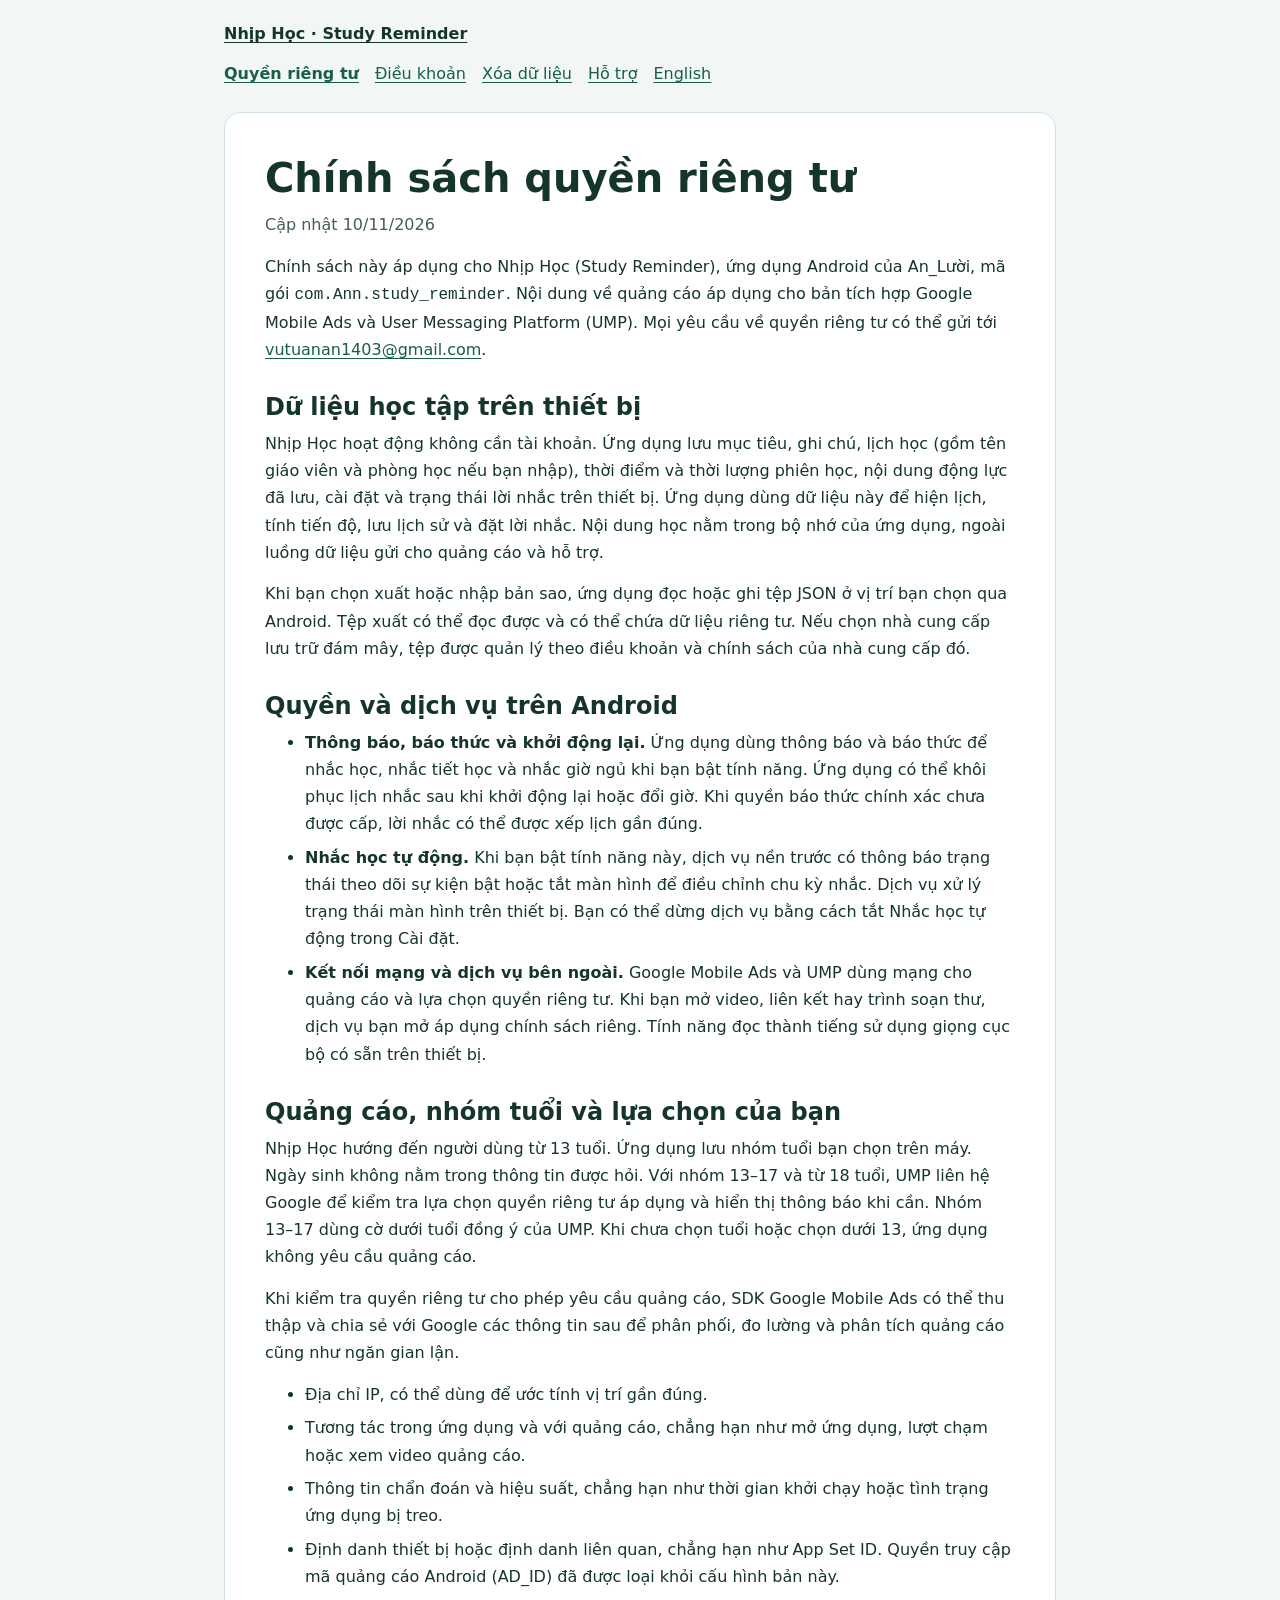
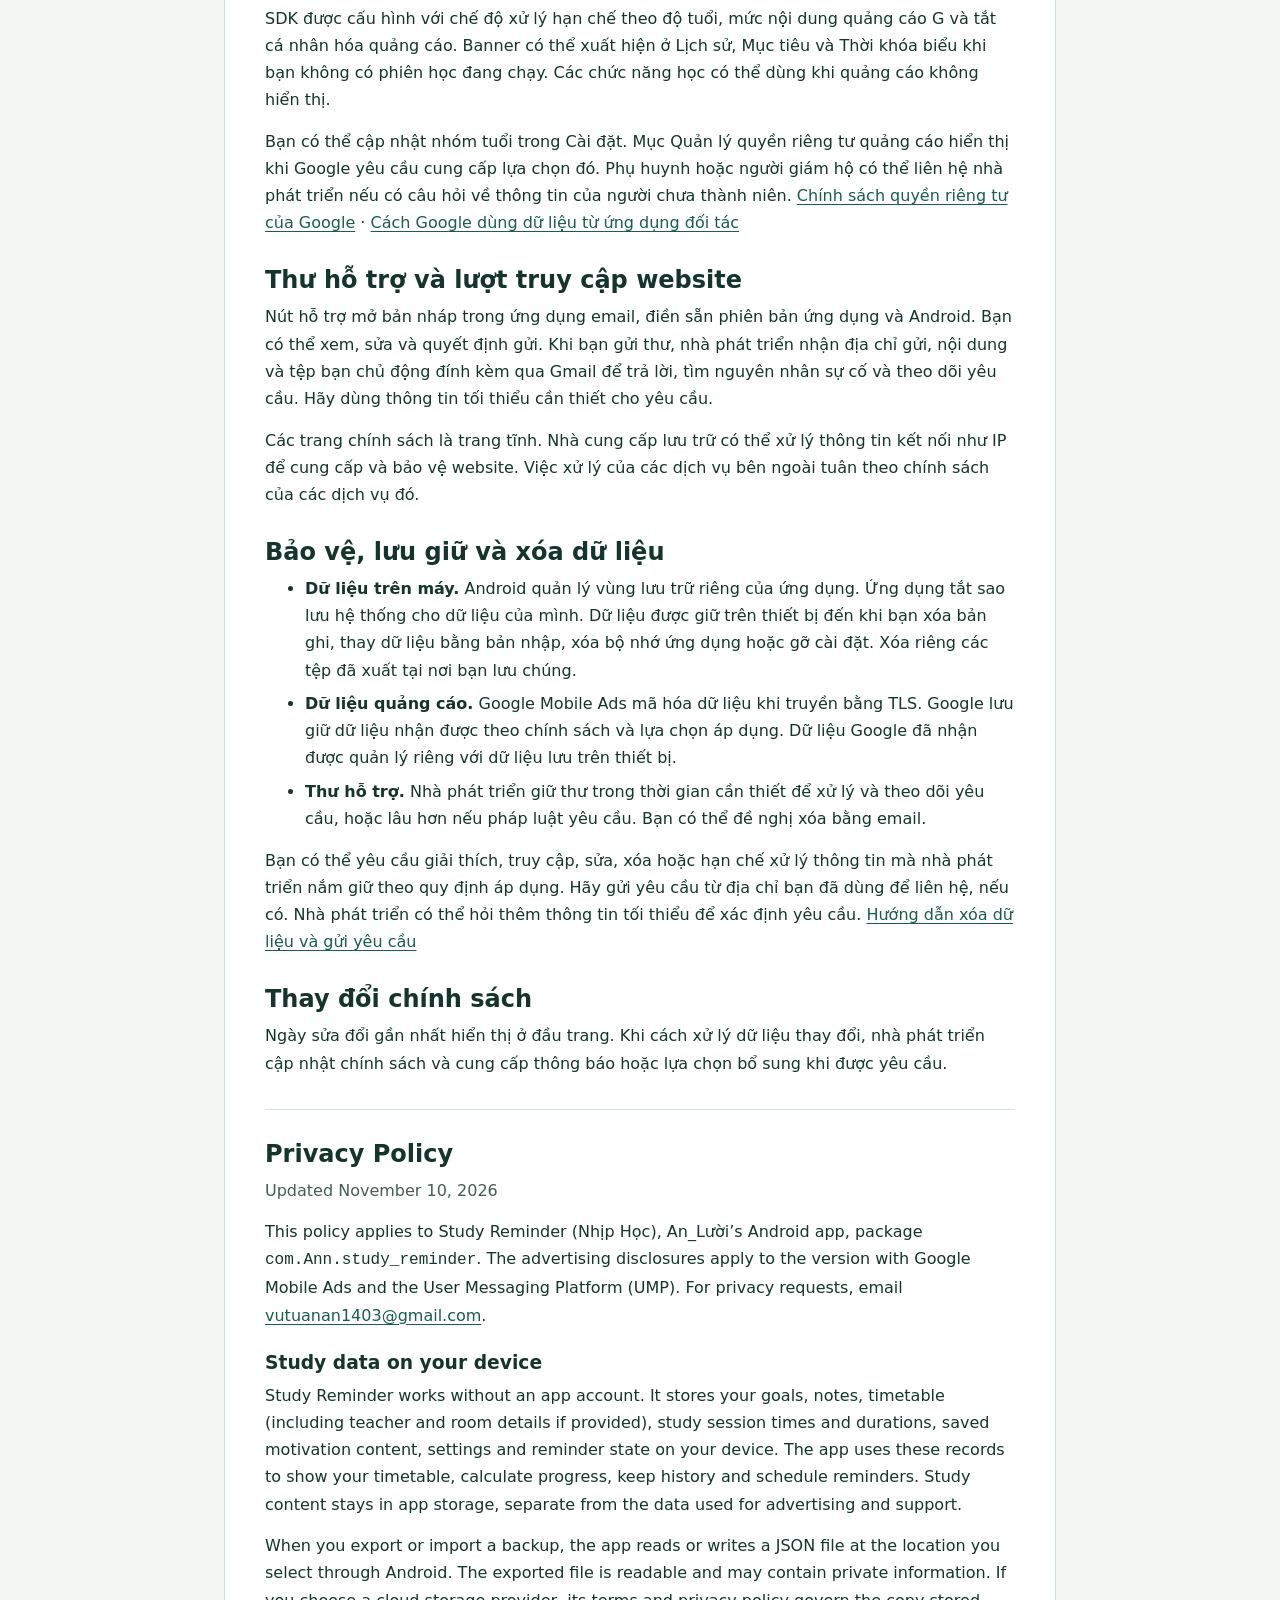
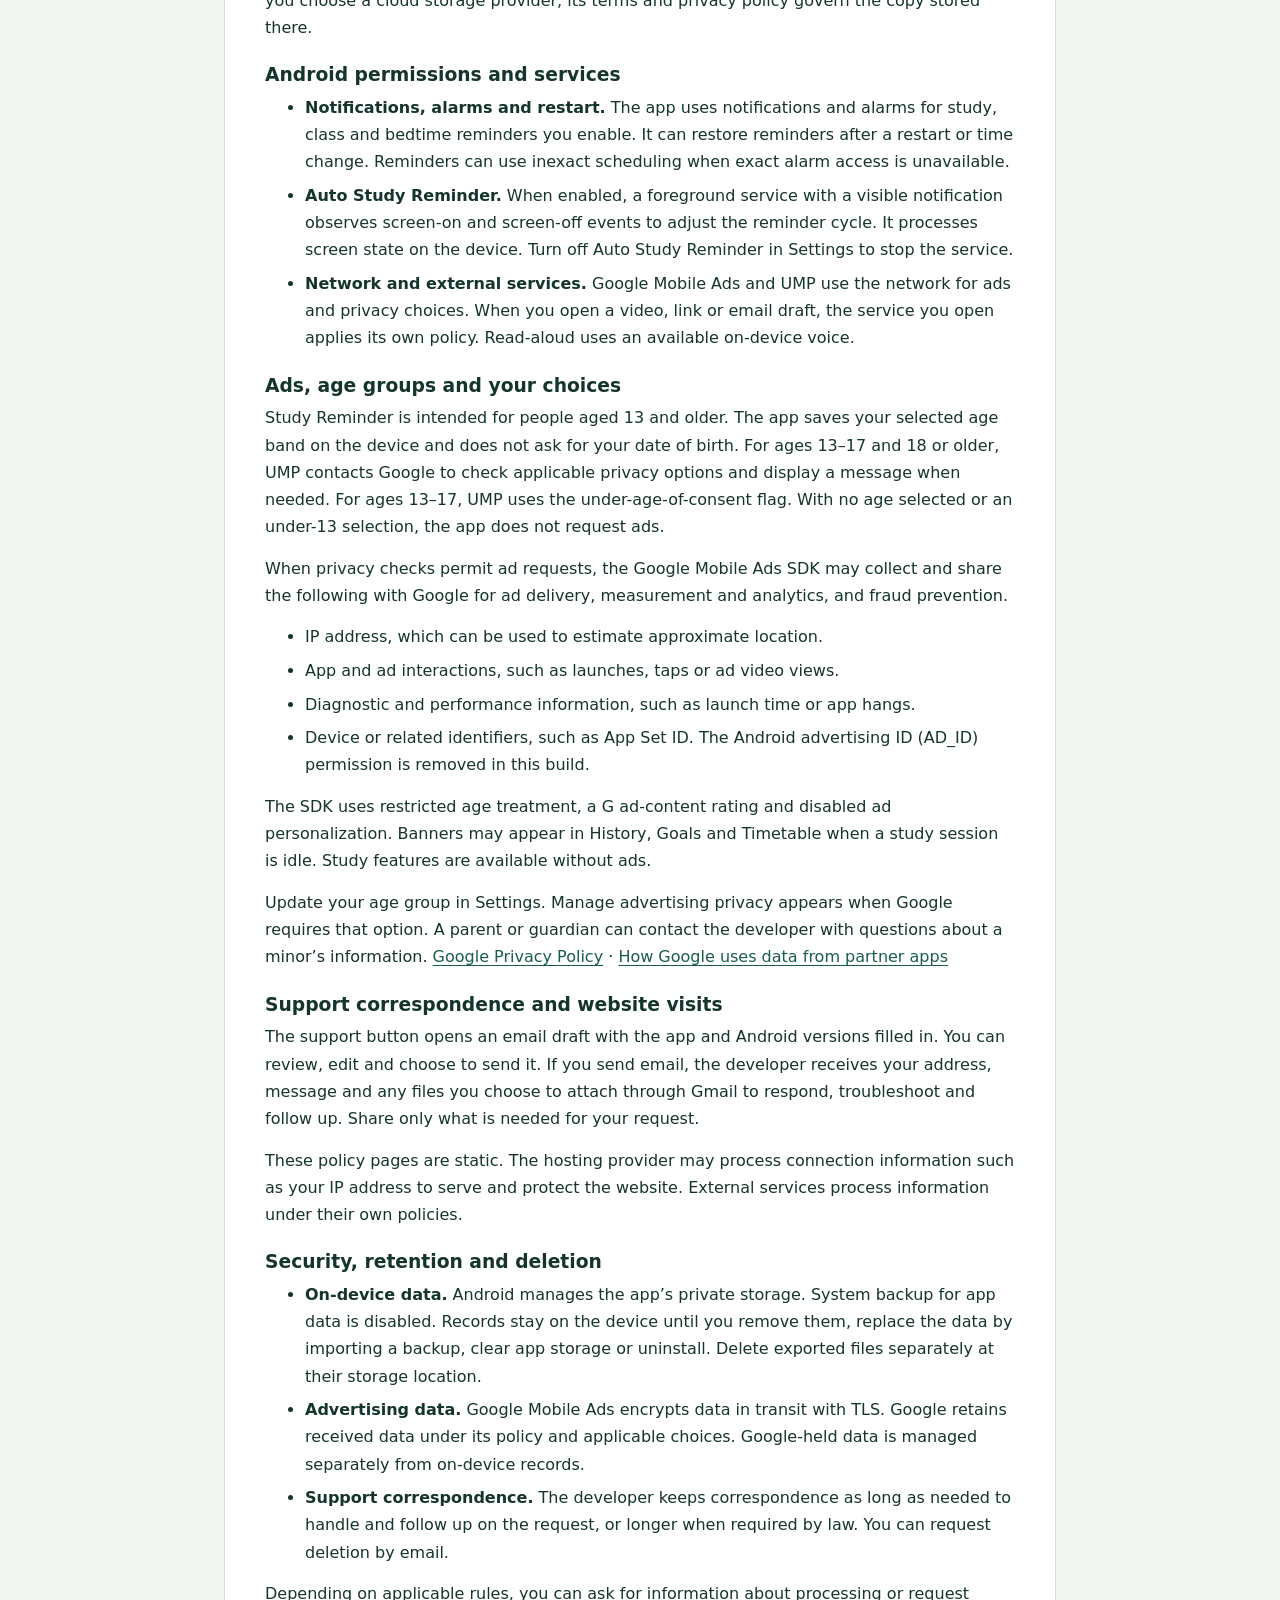
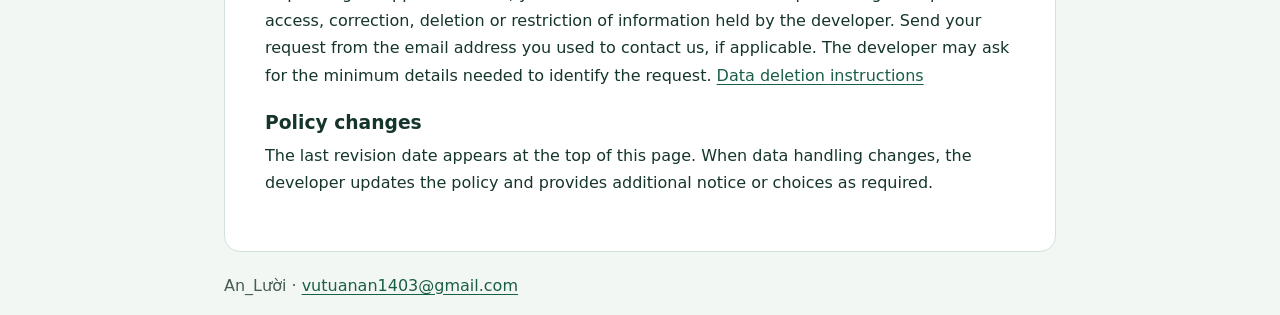
==== privacy.html @ 9c61c6aa "Publish Study Reminder policies" ====
<!doctype html>
<html lang="vi">
<head>
  <meta charset="utf-8">
  <meta name="viewport" content="width=device-width, initial-scale=1">
  <meta name="description" content="Chính sách quyền riêng tư của Nhịp Học (Study Reminder) cho bản Android có Google Mobile Ads và UMP.">
  <title>Chính sách quyền riêng tư | Nhịp Học</title>
  <link rel="stylesheet" href="policy.css">
</head>
<body>
  <a class="skip-link" href="#main">Đến nội dung</a>
  <header>
    <a class="brand" href="index.html">Nhịp Học · Study Reminder</a>
    <nav aria-label="Chính sách và hỗ trợ">
      <a href="privacy.html" aria-current="page">Quyền riêng tư</a>
      <a href="terms.html">Điều khoản</a>
      <a href="data-deletion.html">Xóa dữ liệu</a>
      <a href="support.html">Hỗ trợ</a>
      <a href="#english" lang="en">English</a>
    </nav>
  </header>
  <main id="main">
    <h1>Chính sách quyền riêng tư</h1>
    <p class="meta">Cập nhật <time datetime="2026-11-10">10/11/2026</time></p>
    <p>Chính sách này áp dụng cho Nhịp Học (Study Reminder), ứng dụng Android của An_Lười, mã gói <code>com.Ann.study_reminder</code>. Nội dung về quảng cáo áp dụng cho bản tích hợp Google Mobile Ads và User Messaging Platform (UMP). Mọi yêu cầu về quyền riêng tư có thể gửi tới <a href="mailto:vutuanan1403@gmail.com">vutuanan1403@gmail.com</a>.</p>

    <h2>Dữ liệu học tập trên thiết bị</h2>
    <p>Nhịp Học hoạt động không cần tài khoản. Ứng dụng lưu mục tiêu, ghi chú, lịch học (gồm tên giáo viên và phòng học nếu bạn nhập), thời điểm và thời lượng phiên học, nội dung động lực đã lưu, cài đặt và trạng thái lời nhắc trên thiết bị. Ứng dụng dùng dữ liệu này để hiện lịch, tính tiến độ, lưu lịch sử và đặt lời nhắc. Nội dung học nằm trong bộ nhớ của ứng dụng, ngoài luồng dữ liệu gửi cho quảng cáo và hỗ trợ.</p>
    <p>Khi bạn chọn xuất hoặc nhập bản sao, ứng dụng đọc hoặc ghi tệp JSON ở vị trí bạn chọn qua Android. Tệp xuất có thể đọc được và có thể chứa dữ liệu riêng tư. Nếu chọn nhà cung cấp lưu trữ đám mây, tệp được quản lý theo điều khoản và chính sách của nhà cung cấp đó.</p>

    <h2>Quyền và dịch vụ trên Android</h2>
    <ul>
      <li><strong>Thông báo, báo thức và khởi động lại.</strong> Ứng dụng dùng thông báo và báo thức để nhắc học, nhắc tiết học và nhắc giờ ngủ khi bạn bật tính năng. Ứng dụng có thể khôi phục lịch nhắc sau khi khởi động lại hoặc đổi giờ. Khi quyền báo thức chính xác chưa được cấp, lời nhắc có thể được xếp lịch gần đúng.</li>
      <li><strong>Nhắc học tự động.</strong> Khi bạn bật tính năng này, dịch vụ nền trước có thông báo trạng thái theo dõi sự kiện bật hoặc tắt màn hình để điều chỉnh chu kỳ nhắc. Dịch vụ xử lý trạng thái màn hình trên thiết bị. Bạn có thể dừng dịch vụ bằng cách tắt Nhắc học tự động trong Cài đặt.</li>
      <li><strong>Kết nối mạng và dịch vụ bên ngoài.</strong> Google Mobile Ads và UMP dùng mạng cho quảng cáo và lựa chọn quyền riêng tư. Khi bạn mở video, liên kết hay trình soạn thư, dịch vụ bạn mở áp dụng chính sách riêng. Tính năng đọc thành tiếng sử dụng giọng cục bộ có sẵn trên thiết bị.</li>
    </ul>

    <h2>Quảng cáo, nhóm tuổi và lựa chọn của bạn</h2>
    <p>Nhịp Học hướng đến người dùng từ 13 tuổi. Ứng dụng lưu nhóm tuổi bạn chọn trên máy. Ngày sinh không nằm trong thông tin được hỏi. Với nhóm 13–17 và từ 18 tuổi, UMP liên hệ Google để kiểm tra lựa chọn quyền riêng tư áp dụng và hiển thị thông báo khi cần. Nhóm 13–17 dùng cờ dưới tuổi đồng ý của UMP. Khi chưa chọn tuổi hoặc chọn dưới 13, ứng dụng không yêu cầu quảng cáo.</p>
    <p>Khi kiểm tra quyền riêng tư cho phép yêu cầu quảng cáo, SDK Google Mobile Ads có thể thu thập và chia sẻ với Google các thông tin sau để phân phối, đo lường và phân tích quảng cáo cũng như ngăn gian lận.</p>
    <ul>
      <li>Địa chỉ IP, có thể dùng để ước tính vị trí gần đúng.</li>
      <li>Tương tác trong ứng dụng và với quảng cáo, chẳng hạn như mở ứng dụng, lượt chạm hoặc xem video quảng cáo.</li>
      <li>Thông tin chẩn đoán và hiệu suất, chẳng hạn như thời gian khởi chạy hoặc tình trạng ứng dụng bị treo.</li>
      <li>Định danh thiết bị hoặc định danh liên quan, chẳng hạn như App Set ID. Quyền truy cập mã quảng cáo Android (AD_ID) đã được loại khỏi cấu hình bản này.</li>
    </ul>
    <p>SDK được cấu hình với chế độ xử lý hạn chế theo độ tuổi, mức nội dung quảng cáo G và tắt cá nhân hóa quảng cáo. Banner có thể xuất hiện ở Lịch sử, Mục tiêu và Thời khóa biểu khi bạn không có phiên học đang chạy. Các chức năng học có thể dùng khi quảng cáo không hiển thị.</p>
    <p>Bạn có thể cập nhật nhóm tuổi trong Cài đặt. Mục Quản lý quyền riêng tư quảng cáo hiển thị khi Google yêu cầu cung cấp lựa chọn đó. Phụ huynh hoặc người giám hộ có thể liên hệ nhà phát triển nếu có câu hỏi về thông tin của người chưa thành niên. <a href="https://policies.google.com/privacy?hl=vi">Chính sách quyền riêng tư của Google</a> · <a href="https://policies.google.com/technologies/partner-sites?hl=vi">Cách Google dùng dữ liệu từ ứng dụng đối tác</a></p>

    <h2>Thư hỗ trợ và lượt truy cập website</h2>
    <p>Nút hỗ trợ mở bản nháp trong ứng dụng email, điền sẵn phiên bản ứng dụng và Android. Bạn có thể xem, sửa và quyết định gửi. Khi bạn gửi thư, nhà phát triển nhận địa chỉ gửi, nội dung và tệp bạn chủ động đính kèm qua Gmail để trả lời, tìm nguyên nhân sự cố và theo dõi yêu cầu. Hãy dùng thông tin tối thiểu cần thiết cho yêu cầu.</p>
    <p>Các trang chính sách là trang tĩnh. Nhà cung cấp lưu trữ có thể xử lý thông tin kết nối như IP để cung cấp và bảo vệ website. Việc xử lý của các dịch vụ bên ngoài tuân theo chính sách của các dịch vụ đó.</p>

    <h2>Bảo vệ, lưu giữ và xóa dữ liệu</h2>
    <ul>
      <li><strong>Dữ liệu trên máy.</strong> Android quản lý vùng lưu trữ riêng của ứng dụng. Ứng dụng tắt sao lưu hệ thống cho dữ liệu của mình. Dữ liệu được giữ trên thiết bị đến khi bạn xóa bản ghi, thay dữ liệu bằng bản nhập, xóa bộ nhớ ứng dụng hoặc gỡ cài đặt. Xóa riêng các tệp đã xuất tại nơi bạn lưu chúng.</li>
      <li><strong>Dữ liệu quảng cáo.</strong> Google Mobile Ads mã hóa dữ liệu khi truyền bằng TLS. Google lưu giữ dữ liệu nhận được theo chính sách và lựa chọn áp dụng. Dữ liệu Google đã nhận được quản lý riêng với dữ liệu lưu trên thiết bị.</li>
      <li><strong>Thư hỗ trợ.</strong> Nhà phát triển giữ thư trong thời gian cần thiết để xử lý và theo dõi yêu cầu, hoặc lâu hơn nếu pháp luật yêu cầu. Bạn có thể đề nghị xóa bằng email.</li>
    </ul>
    <p>Bạn có thể yêu cầu giải thích, truy cập, sửa, xóa hoặc hạn chế xử lý thông tin mà nhà phát triển nắm giữ theo quy định áp dụng. Hãy gửi yêu cầu từ địa chỉ bạn đã dùng để liên hệ, nếu có. Nhà phát triển có thể hỏi thêm thông tin tối thiểu để xác định yêu cầu. <a href="data-deletion.html">Hướng dẫn xóa dữ liệu và gửi yêu cầu</a></p>

    <h2>Thay đổi chính sách</h2>
    <p>Ngày sửa đổi gần nhất hiển thị ở đầu trang. Khi cách xử lý dữ liệu thay đổi, nhà phát triển cập nhật chính sách và cung cấp thông báo hoặc lựa chọn bổ sung khi được yêu cầu.</p>

    <section class="translation" lang="en" aria-labelledby="english">
      <h2 id="english">Privacy Policy</h2>
      <p class="meta">Updated <time datetime="2026-11-10">November 10, 2026</time></p>
      <p>This policy applies to Study Reminder (Nhịp Học), An_Lười’s Android app, package <code>com.Ann.study_reminder</code>. The advertising disclosures apply to the version with Google Mobile Ads and the User Messaging Platform (UMP). For privacy requests, email <a href="mailto:vutuanan1403@gmail.com">vutuanan1403@gmail.com</a>.</p>

      <h3>Study data on your device</h3>
      <p>Study Reminder works without an app account. It stores your goals, notes, timetable (including teacher and room details if provided), study session times and durations, saved motivation content, settings and reminder state on your device. The app uses these records to show your timetable, calculate progress, keep history and schedule reminders. Study content stays in app storage, separate from the data used for advertising and support.</p>
      <p>When you export or import a backup, the app reads or writes a JSON file at the location you select through Android. The exported file is readable and may contain private information. If you choose a cloud storage provider, its terms and privacy policy govern the copy stored there.</p>

      <h3>Android permissions and services</h3>
      <ul>
        <li><strong>Notifications, alarms and restart.</strong> The app uses notifications and alarms for study, class and bedtime reminders you enable. It can restore reminders after a restart or time change. Reminders can use inexact scheduling when exact alarm access is unavailable.</li>
        <li><strong>Auto Study Reminder.</strong> When enabled, a foreground service with a visible notification observes screen-on and screen-off events to adjust the reminder cycle. It processes screen state on the device. Turn off Auto Study Reminder in Settings to stop the service.</li>
        <li><strong>Network and external services.</strong> Google Mobile Ads and UMP use the network for ads and privacy choices. When you open a video, link or email draft, the service you open applies its own policy. Read-aloud uses an available on-device voice.</li>
      </ul>

      <h3>Ads, age groups and your choices</h3>
      <p>Study Reminder is intended for people aged 13 and older. The app saves your selected age band on the device and does not ask for your date of birth. For ages 13–17 and 18 or older, UMP contacts Google to check applicable privacy options and display a message when needed. For ages 13–17, UMP uses the under-age-of-consent flag. With no age selected or an under-13 selection, the app does not request ads.</p>
      <p>When privacy checks permit ad requests, the Google Mobile Ads SDK may collect and share the following with Google for ad delivery, measurement and analytics, and fraud prevention.</p>
      <ul>
        <li>IP address, which can be used to estimate approximate location.</li>
        <li>App and ad interactions, such as launches, taps or ad video views.</li>
        <li>Diagnostic and performance information, such as launch time or app hangs.</li>
        <li>Device or related identifiers, such as App Set ID. The Android advertising ID (AD_ID) permission is removed in this build.</li>
      </ul>
      <p>The SDK uses restricted age treatment, a G ad-content rating and disabled ad personalization. Banners may appear in History, Goals and Timetable when a study session is idle. Study features are available without ads.</p>
      <p>Update your age group in Settings. Manage advertising privacy appears when Google requires that option. A parent or guardian can contact the developer with questions about a minor’s information. <a href="https://policies.google.com/privacy?hl=en">Google Privacy Policy</a> · <a href="https://policies.google.com/technologies/partner-sites?hl=en">How Google uses data from partner apps</a></p>

      <h3>Support correspondence and website visits</h3>
      <p>The support button opens an email draft with the app and Android versions filled in. You can review, edit and choose to send it. If you send email, the developer receives your address, message and any files you choose to attach through Gmail to respond, troubleshoot and follow up. Share only what is needed for your request.</p>
      <p>These policy pages are static. The hosting provider may process connection information such as your IP address to serve and protect the website. External services process information under their own policies.</p>

      <h3>Security, retention and deletion</h3>
      <ul>
        <li><strong>On-device data.</strong> Android manages the app’s private storage. System backup for app data is disabled. Records stay on the device until you remove them, replace the data by importing a backup, clear app storage or uninstall. Delete exported files separately at their storage location.</li>
        <li><strong>Advertising data.</strong> Google Mobile Ads encrypts data in transit with TLS. Google retains received data under its policy and applicable choices. Google-held data is managed separately from on-device records.</li>
        <li><strong>Support correspondence.</strong> The developer keeps correspondence as long as needed to handle and follow up on the request, or longer when required by law. You can request deletion by email.</li>
      </ul>
      <p>Depending on applicable rules, you can ask for information about processing or request access, correction, deletion or restriction of information held by the developer. Send your request from the email address you used to contact us, if applicable. The developer may ask for the minimum details needed to identify the request. <a href="data-deletion.html#english">Data deletion instructions</a></p>

      <h3>Policy changes</h3>
      <p>The last revision date appears at the top of this page. When data handling changes, the developer updates the policy and provides additional notice or choices as required.</p>
    </section>
  </main>
  <footer>An_Lười · <a href="mailto:vutuanan1403@gmail.com">vutuanan1403@gmail.com</a></footer>
</body>
</html>
---- policy.css ----
:root {
  color-scheme: light dark;
  --page: #f3f7f4;
  --paper: #fff;
  --ink: #15352c;
  --muted: #455d53;
  --accent: #195e46;
  --line: #d1e2d8;
}

* { box-sizing: border-box; }

body {
  margin: 0;
  background: var(--page);
  color: var(--ink);
  font: 1rem/1.7 system-ui, sans-serif;
  overflow-wrap: anywhere;
}

header, main, footer {
  width: min(100% - 2rem, 52rem);
  margin-inline: auto;
}

header, footer { padding-block: 1.25rem; }

.brand {
  color: var(--ink);
  font-weight: 700;
}

nav {
  display: flex;
  flex-wrap: wrap;
  gap: 0.35rem 1rem;
  margin-top: 0.5rem;
}

nav a { padding-block: 0.3rem; }

nav [aria-current="page"] { font-weight: 700; }

main {
  background: var(--paper);
  border: 1px solid var(--line);
  border-radius: 1rem;
  padding: clamp(1.1rem, 4vw, 2.5rem);
}

h1, h2, h3 { line-height: 1.25; }

h1 {
  font-size: clamp(1.75rem, 5vw, 2.5rem);
  margin: 0 0 0.5rem;
}

h2 { margin: 1.8rem 0 0.5rem; }

h3 { margin: 1.4rem 0 0.45rem; }

p, ul, ol { margin: 0 0 0.9rem; }

li + li { margin-top: 0.4rem; }

a {
  color: var(--accent);
  text-underline-offset: 0.18em;
}

:focus-visible { outline: 2px solid var(--accent); outline-offset: 4px; }

.meta, footer { color: var(--muted); }

.translation {
  border-top: 1px solid var(--line);
  margin-top: 2rem;
}

.skip-link {
  position: absolute;
  left: 1rem;
  top: 0.5rem;
  padding: 0.5rem;
  background: var(--paper);
  transform: translateY(-150%);
}

.skip-link:focus { transform: translateY(0); }

@media (prefers-color-scheme: dark) {
  :root {
    --page: #10251f;
    --paper: #19352b;
    --ink: #eef8f2;
    --muted: #c1d4c9;
    --accent: #a1e0bf;
    --line: #416356;
  }
}
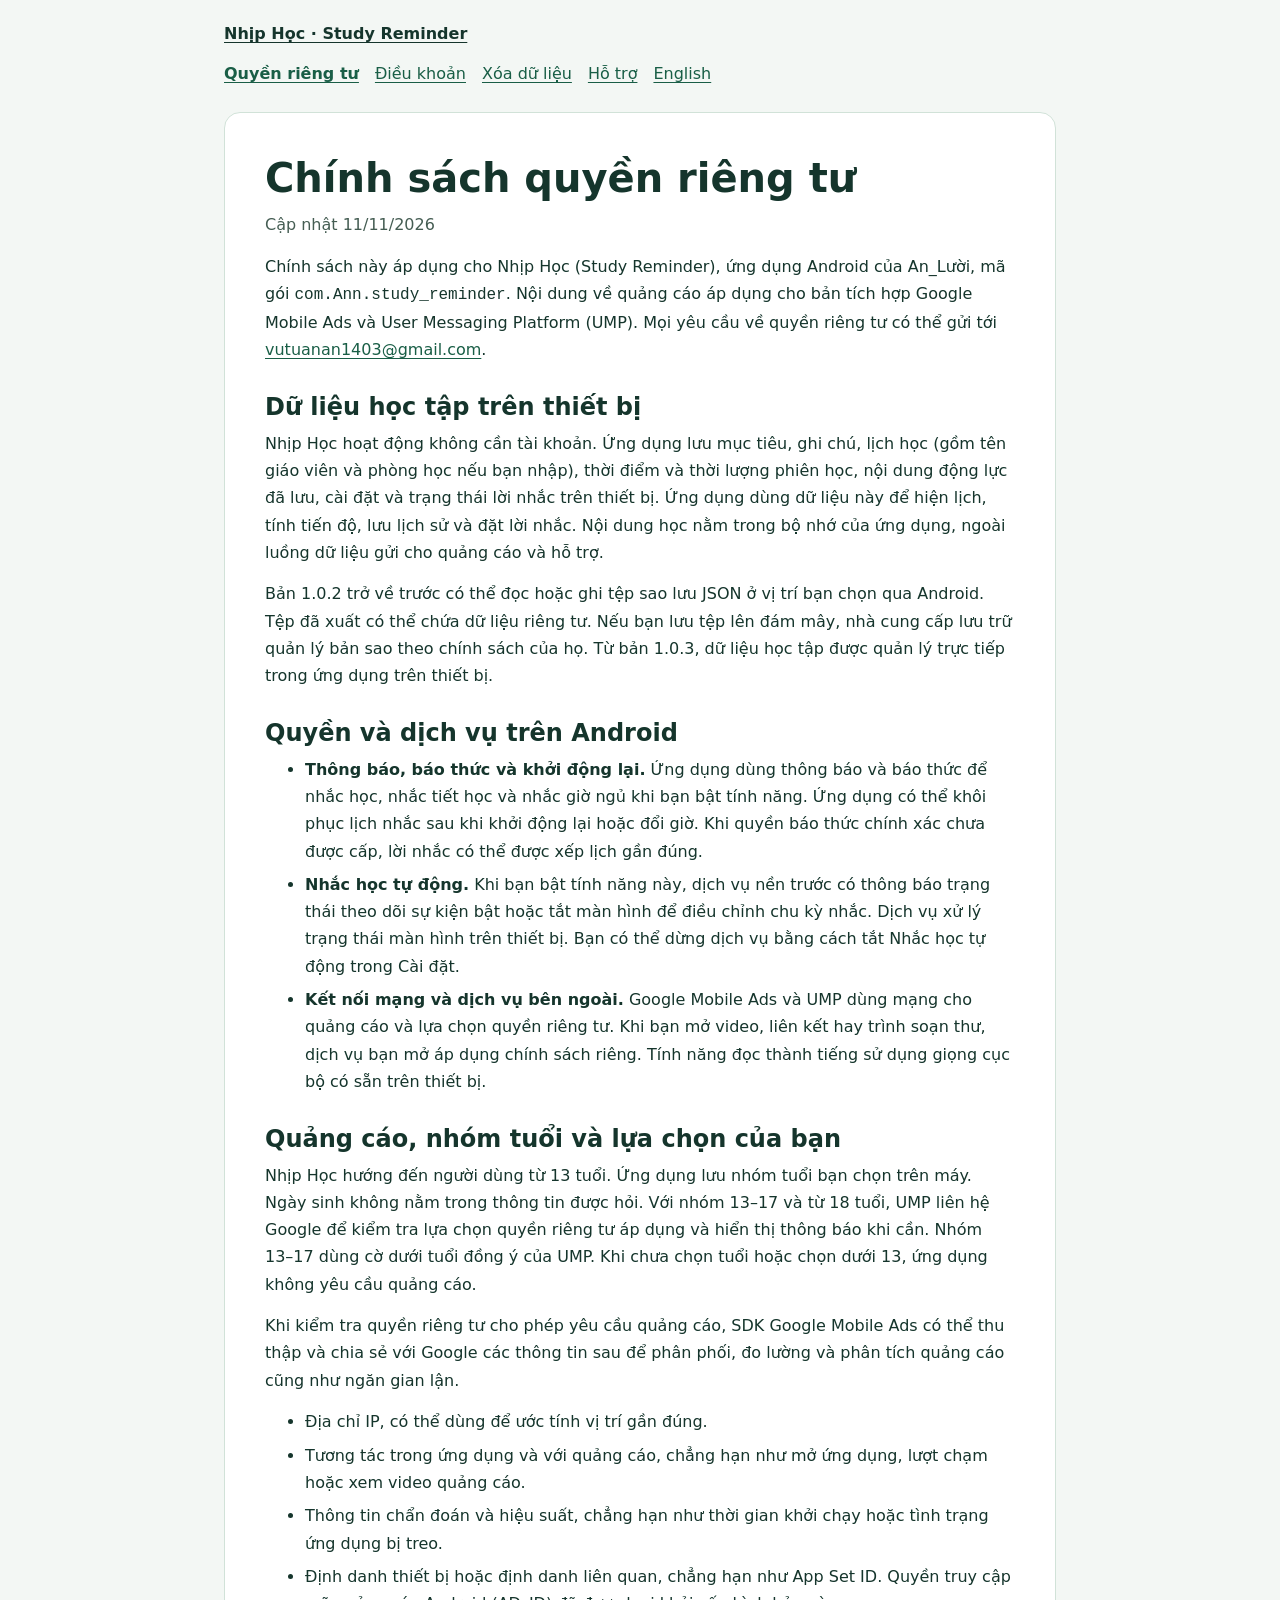
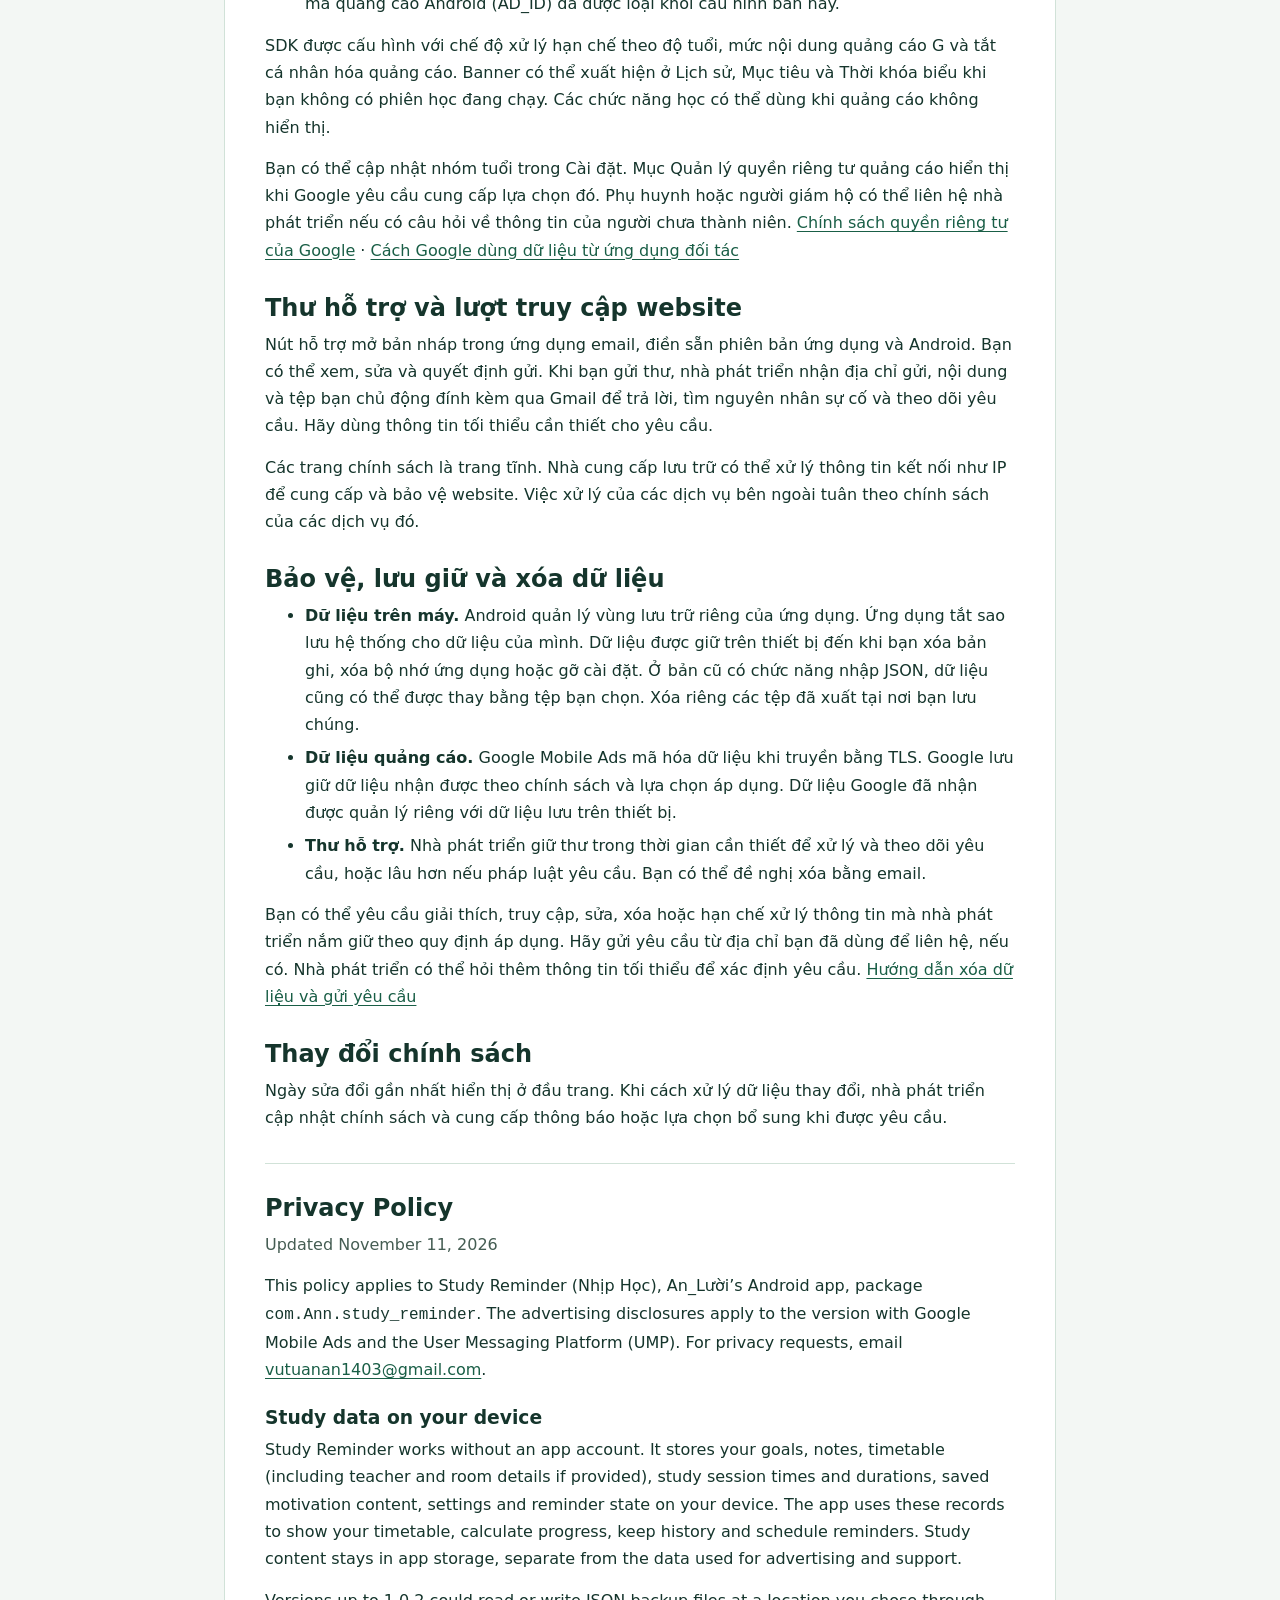
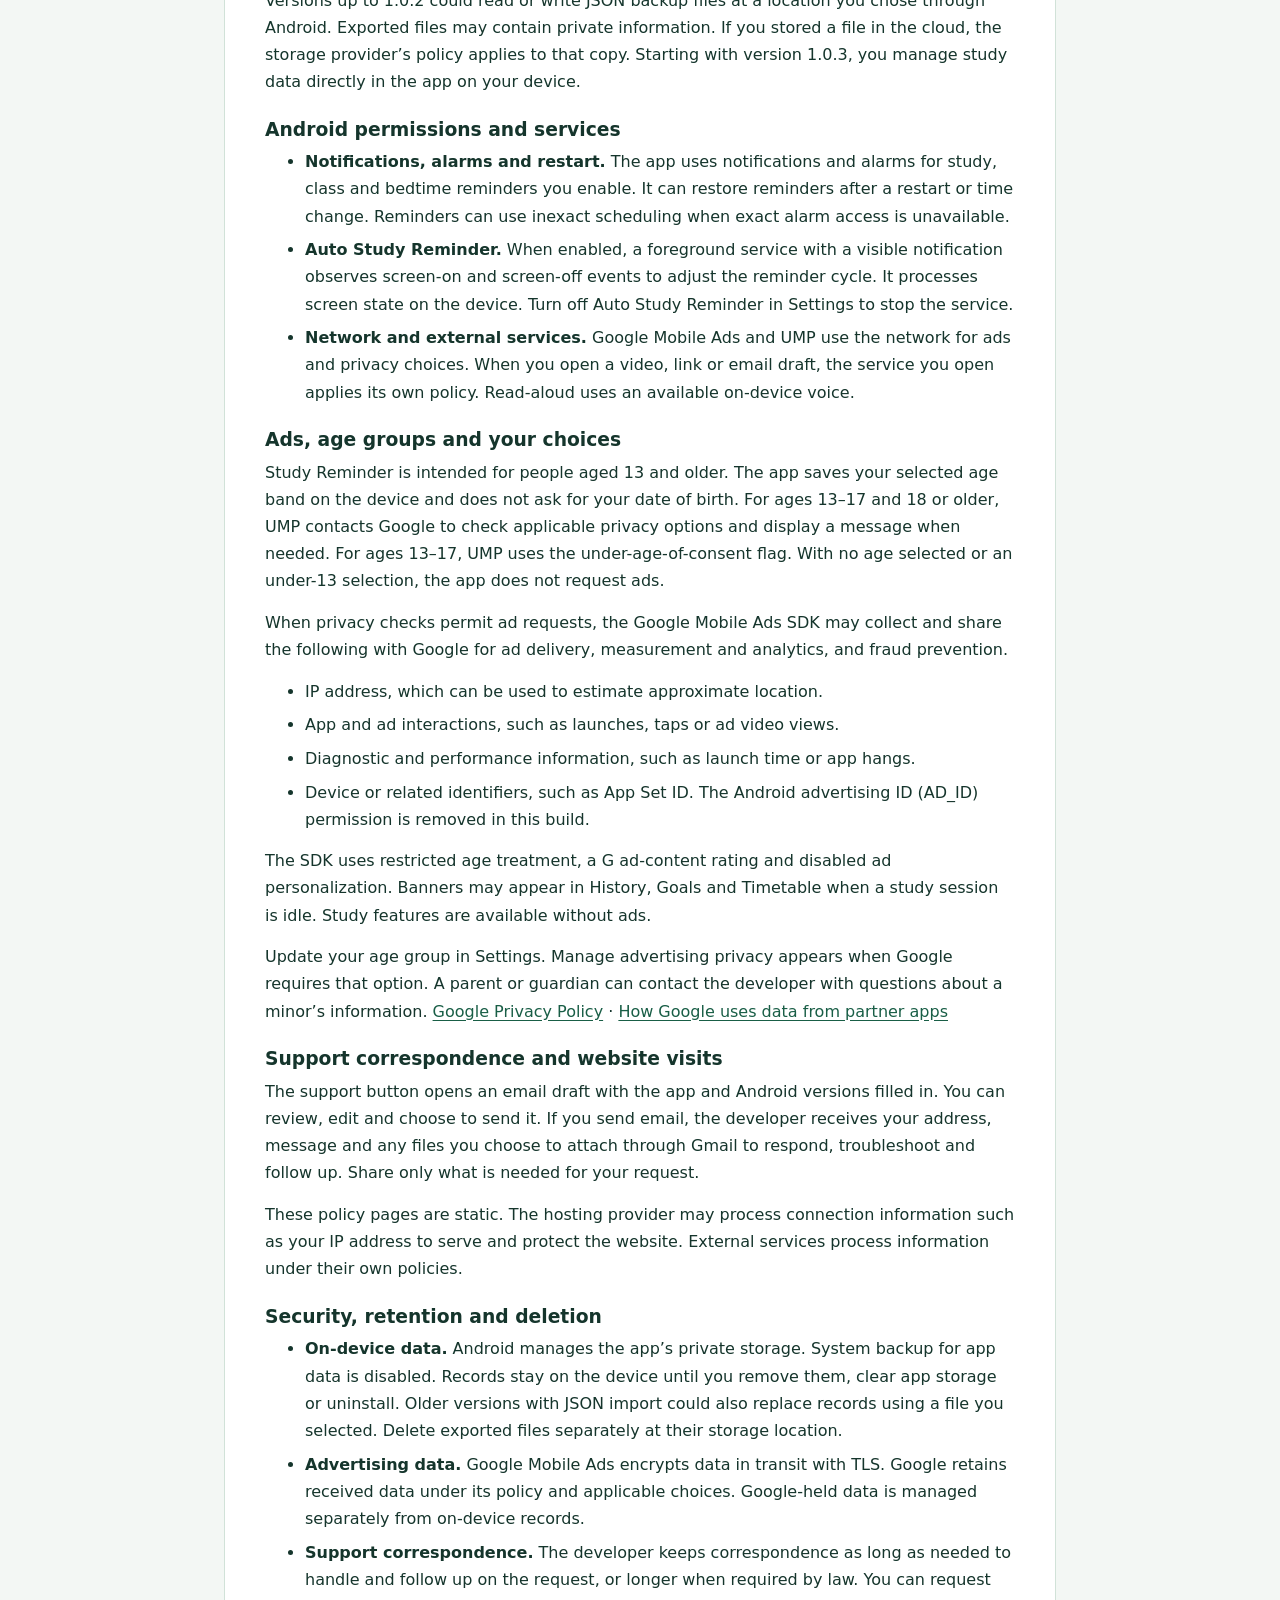
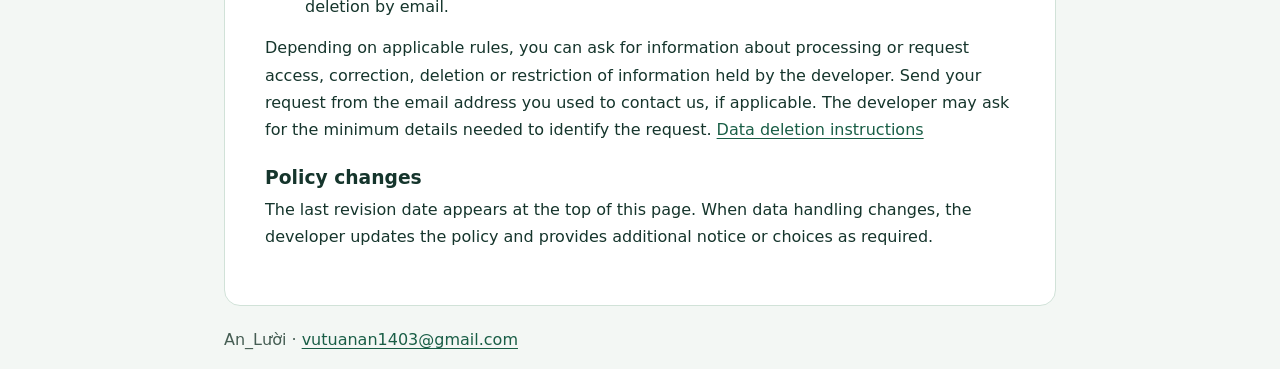
==== commit 10de45aa: "Document backup removal in Study Reminder 1.0.3" ====
--- a/privacy.html
+++ b/privacy.html
@@ -21,12 +21,12 @@
   </header>
   <main id="main">
     <h1>Chính sách quyền riêng tư</h1>
-    <p class="meta">Cập nhật <time datetime="2026-11-10">10/11/2026</time></p>
+    <p class="meta">Cập nhật <time datetime="2026-11-11">11/11/2026</time></p>
     <p>Chính sách này áp dụng cho Nhịp Học (Study Reminder), ứng dụng Android của An_Lười, mã gói <code>com.Ann.study_reminder</code>. Nội dung về quảng cáo áp dụng cho bản tích hợp Google Mobile Ads và User Messaging Platform (UMP). Mọi yêu cầu về quyền riêng tư có thể gửi tới <a href="mailto:vutuanan1403@gmail.com">vutuanan1403@gmail.com</a>.</p>
 
     <h2>Dữ liệu học tập trên thiết bị</h2>
     <p>Nhịp Học hoạt động không cần tài khoản. Ứng dụng lưu mục tiêu, ghi chú, lịch học (gồm tên giáo viên và phòng học nếu bạn nhập), thời điểm và thời lượng phiên học, nội dung động lực đã lưu, cài đặt và trạng thái lời nhắc trên thiết bị. Ứng dụng dùng dữ liệu này để hiện lịch, tính tiến độ, lưu lịch sử và đặt lời nhắc. Nội dung học nằm trong bộ nhớ của ứng dụng, ngoài luồng dữ liệu gửi cho quảng cáo và hỗ trợ.</p>
-    <p>Khi bạn chọn xuất hoặc nhập bản sao, ứng dụng đọc hoặc ghi tệp JSON ở vị trí bạn chọn qua Android. Tệp xuất có thể đọc được và có thể chứa dữ liệu riêng tư. Nếu chọn nhà cung cấp lưu trữ đám mây, tệp được quản lý theo điều khoản và chính sách của nhà cung cấp đó.</p>
+    <p>Bản 1.0.2 trở về trước có thể đọc hoặc ghi tệp sao lưu JSON ở vị trí bạn chọn qua Android. Tệp đã xuất có thể chứa dữ liệu riêng tư. Nếu bạn lưu tệp lên đám mây, nhà cung cấp lưu trữ quản lý bản sao theo chính sách của họ. Từ bản 1.0.3, dữ liệu học tập được quản lý trực tiếp trong ứng dụng trên thiết bị.</p>
 
     <h2>Quyền và dịch vụ trên Android</h2>
     <ul>
@@ -53,7 +53,7 @@
 
     <h2>Bảo vệ, lưu giữ và xóa dữ liệu</h2>
     <ul>
-      <li><strong>Dữ liệu trên máy.</strong> Android quản lý vùng lưu trữ riêng của ứng dụng. Ứng dụng tắt sao lưu hệ thống cho dữ liệu của mình. Dữ liệu được giữ trên thiết bị đến khi bạn xóa bản ghi, thay dữ liệu bằng bản nhập, xóa bộ nhớ ứng dụng hoặc gỡ cài đặt. Xóa riêng các tệp đã xuất tại nơi bạn lưu chúng.</li>
+      <li><strong>Dữ liệu trên máy.</strong> Android quản lý vùng lưu trữ riêng của ứng dụng. Ứng dụng tắt sao lưu hệ thống cho dữ liệu của mình. Dữ liệu được giữ trên thiết bị đến khi bạn xóa bản ghi, xóa bộ nhớ ứng dụng hoặc gỡ cài đặt. Ở bản cũ có chức năng nhập JSON, dữ liệu cũng có thể được thay bằng tệp bạn chọn. Xóa riêng các tệp đã xuất tại nơi bạn lưu chúng.</li>
       <li><strong>Dữ liệu quảng cáo.</strong> Google Mobile Ads mã hóa dữ liệu khi truyền bằng TLS. Google lưu giữ dữ liệu nhận được theo chính sách và lựa chọn áp dụng. Dữ liệu Google đã nhận được quản lý riêng với dữ liệu lưu trên thiết bị.</li>
       <li><strong>Thư hỗ trợ.</strong> Nhà phát triển giữ thư trong thời gian cần thiết để xử lý và theo dõi yêu cầu, hoặc lâu hơn nếu pháp luật yêu cầu. Bạn có thể đề nghị xóa bằng email.</li>
     </ul>
@@ -64,12 +64,12 @@
 
     <section class="translation" lang="en" aria-labelledby="english">
       <h2 id="english">Privacy Policy</h2>
-      <p class="meta">Updated <time datetime="2026-11-10">November 10, 2026</time></p>
+      <p class="meta">Updated <time datetime="2026-11-11">November 11, 2026</time></p>
       <p>This policy applies to Study Reminder (Nhịp Học), An_Lười’s Android app, package <code>com.Ann.study_reminder</code>. The advertising disclosures apply to the version with Google Mobile Ads and the User Messaging Platform (UMP). For privacy requests, email <a href="mailto:vutuanan1403@gmail.com">vutuanan1403@gmail.com</a>.</p>
 
       <h3>Study data on your device</h3>
       <p>Study Reminder works without an app account. It stores your goals, notes, timetable (including teacher and room details if provided), study session times and durations, saved motivation content, settings and reminder state on your device. The app uses these records to show your timetable, calculate progress, keep history and schedule reminders. Study content stays in app storage, separate from the data used for advertising and support.</p>
-      <p>When you export or import a backup, the app reads or writes a JSON file at the location you select through Android. The exported file is readable and may contain private information. If you choose a cloud storage provider, its terms and privacy policy govern the copy stored there.</p>
+      <p>Versions up to 1.0.2 could read or write JSON backup files at a location you chose through Android. Exported files may contain private information. If you stored a file in the cloud, the storage provider’s policy applies to that copy. Starting with version 1.0.3, you manage study data directly in the app on your device.</p>
 
       <h3>Android permissions and services</h3>
       <ul>
@@ -96,7 +96,7 @@
 
       <h3>Security, retention and deletion</h3>
       <ul>
-        <li><strong>On-device data.</strong> Android manages the app’s private storage. System backup for app data is disabled. Records stay on the device until you remove them, replace the data by importing a backup, clear app storage or uninstall. Delete exported files separately at their storage location.</li>
+        <li><strong>On-device data.</strong> Android manages the app’s private storage. System backup for app data is disabled. Records stay on the device until you remove them, clear app storage or uninstall. Older versions with JSON import could also replace records using a file you selected. Delete exported files separately at their storage location.</li>
         <li><strong>Advertising data.</strong> Google Mobile Ads encrypts data in transit with TLS. Google retains received data under its policy and applicable choices. Google-held data is managed separately from on-device records.</li>
         <li><strong>Support correspondence.</strong> The developer keeps correspondence as long as needed to handle and follow up on the request, or longer when required by law. You can request deletion by email.</li>
       </ul>
